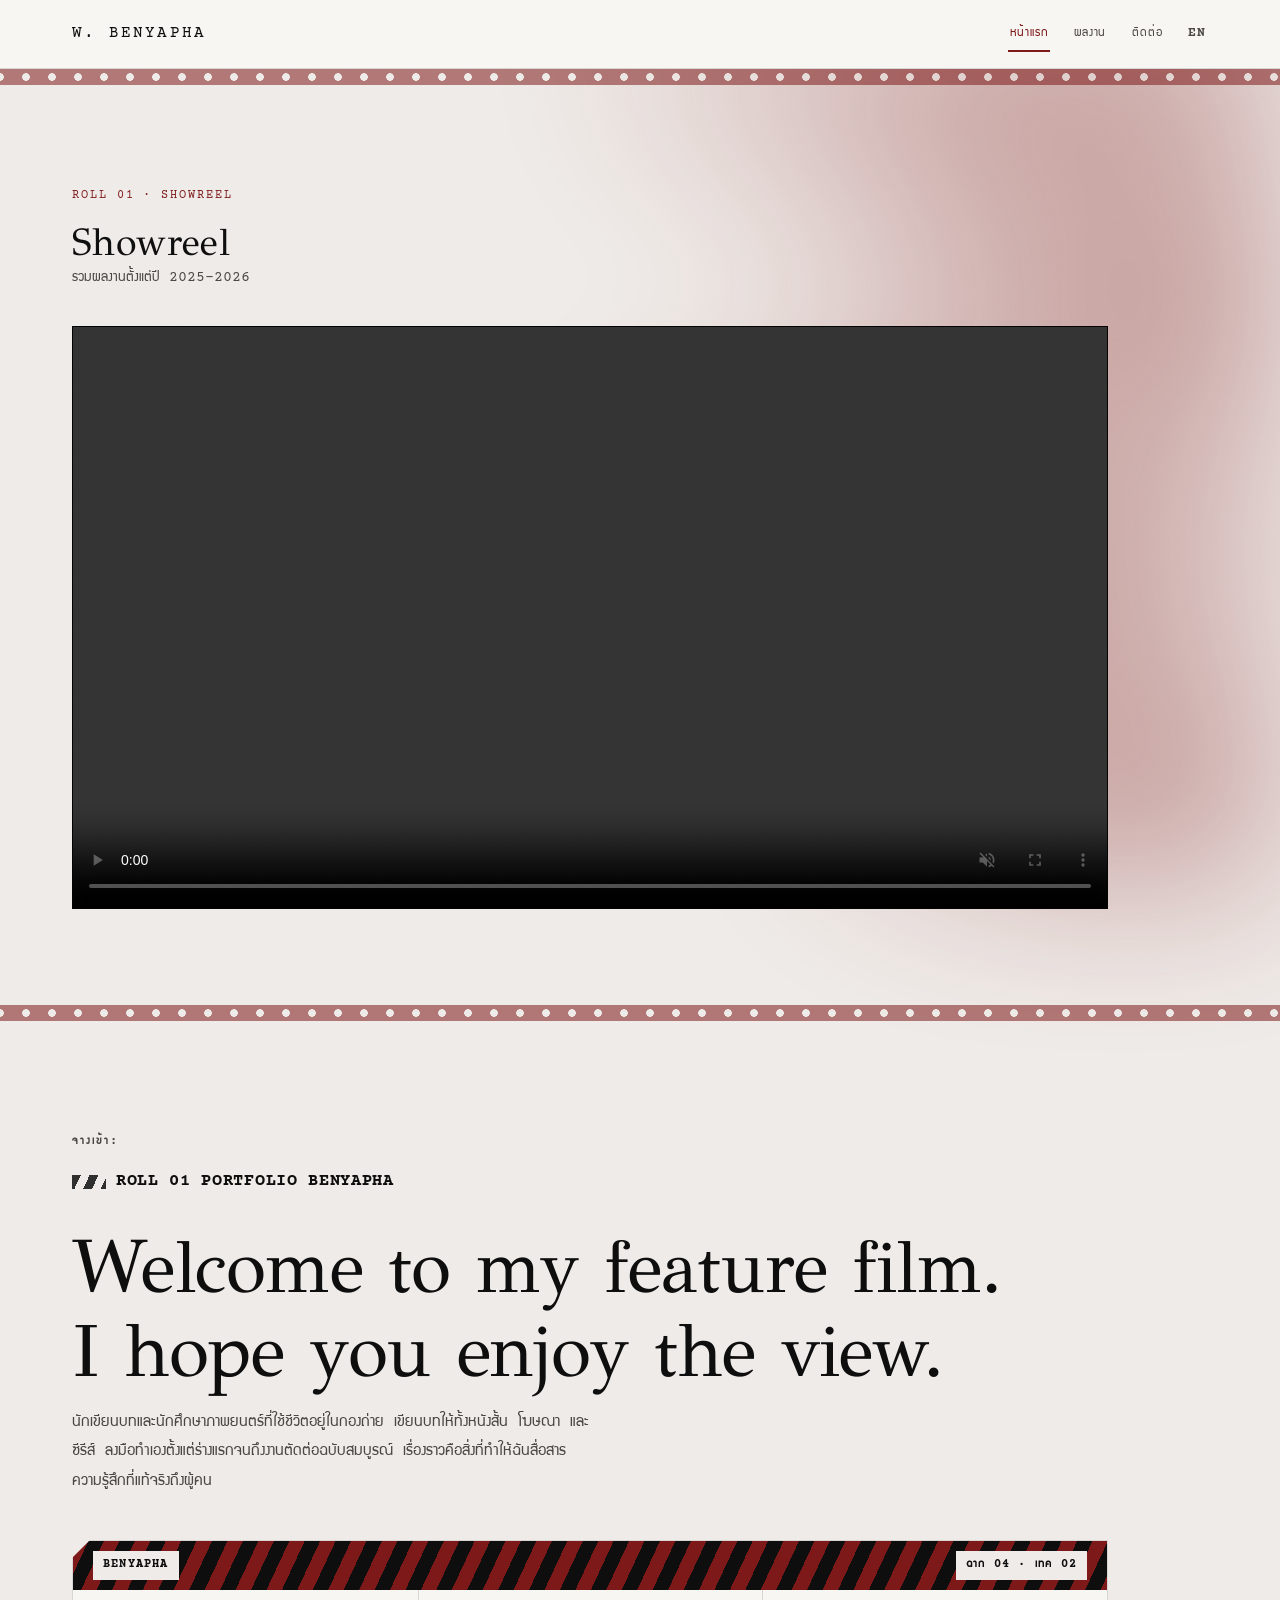
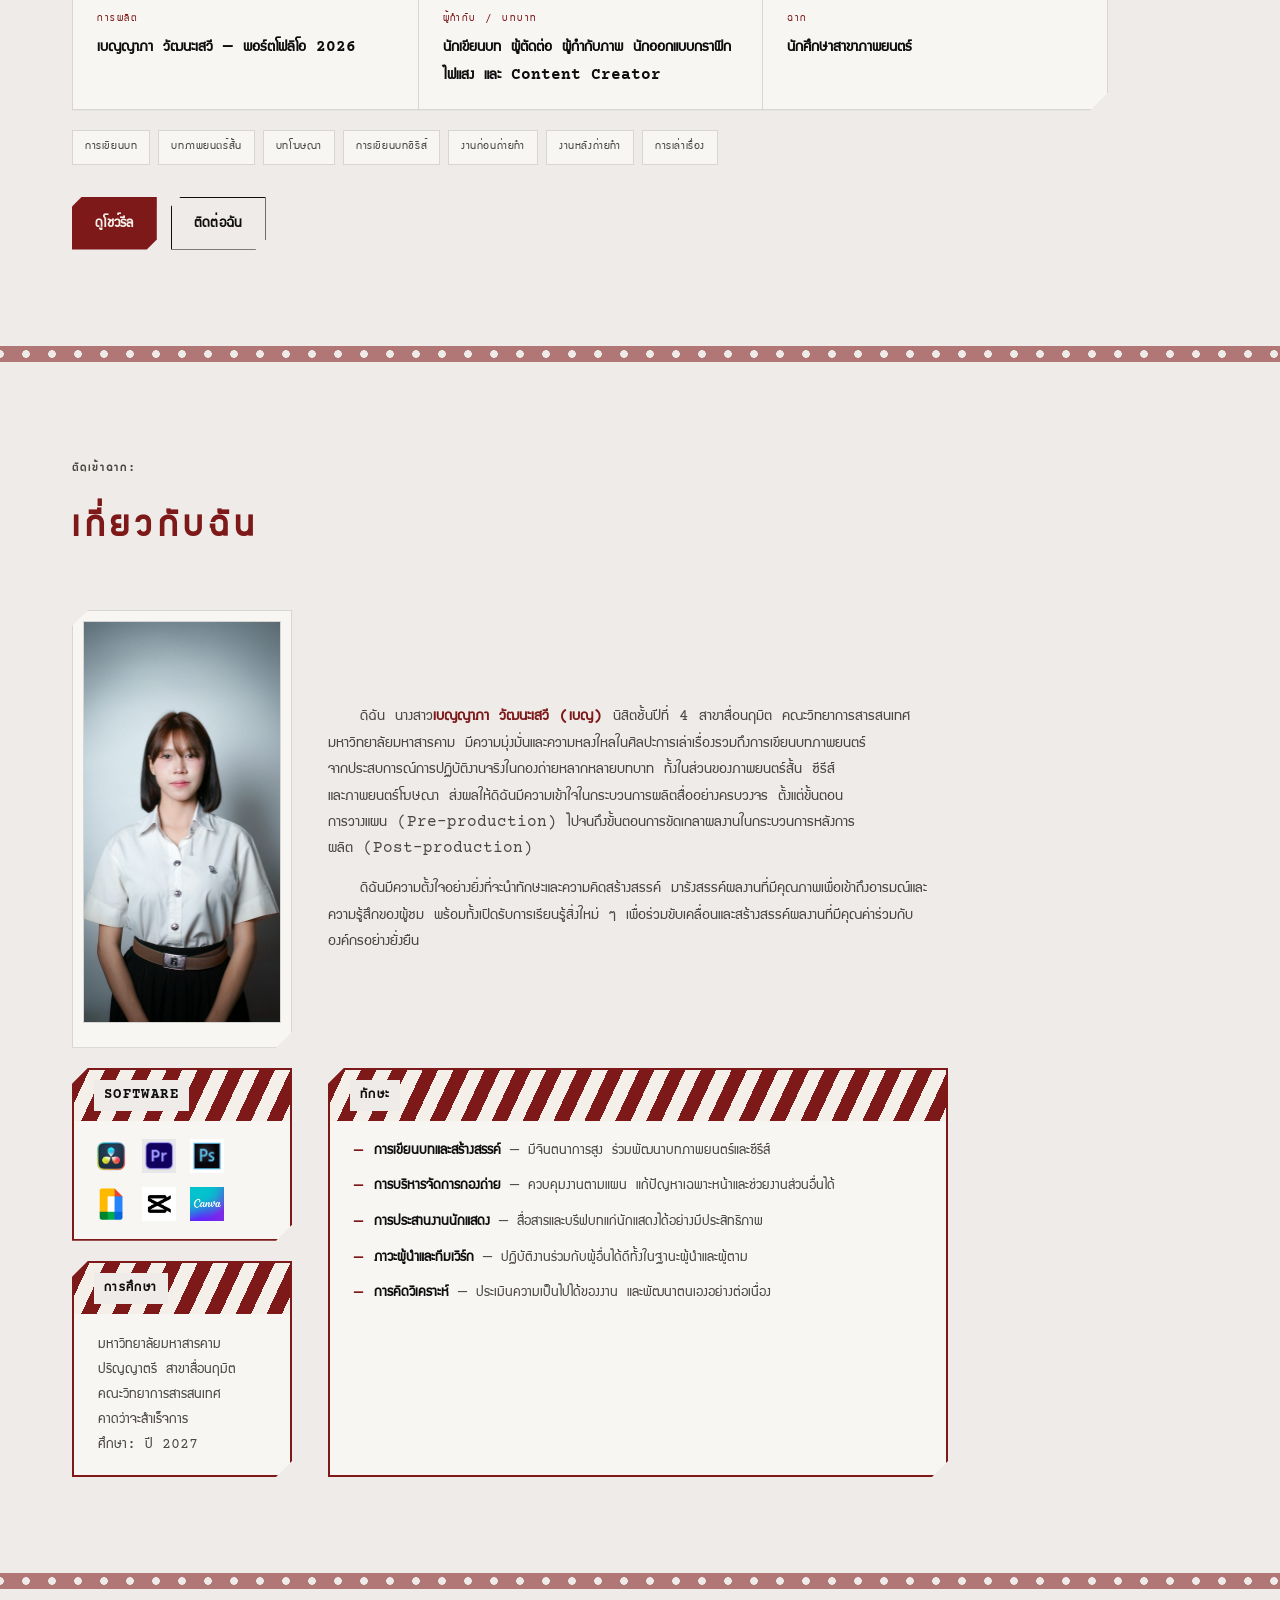
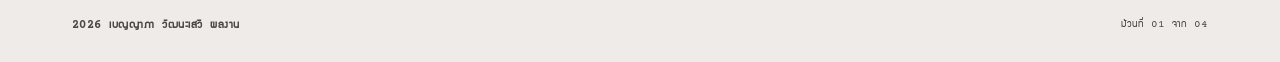
==== index.html @ 62584064 "Initial commit: Benyapha portfolio site Static portfolio site with home, reel, portfolio, and contac" ====
<!DOCTYPE html>
<html lang="th">
<head>
<meta charset="UTF-8">
<meta name="viewport" content="width=device-width, initial-scale=1.0">
<title data-i18n="meta.title.index">เบญญาภา วัฒนะเสวี — พอร์ตโฟลิโอภาพยนตร์</title>
<meta name="description" data-i18n="meta.desc.index" content="โต๊ะตัดต่อและกองถ่ายภาพยนตร์ — โชว์รีล ผลงาน และข้อมูลติดต่อของนักศึกษาสาขาภาพยนตร์ผู้เชี่ยวชาญด้านการเขียนบท">
<link rel="preconnect" href="https://fonts.googleapis.com">
<link rel="preconnect" href="https://fonts.gstatic.com" crossorigin>
<link href="https://fonts.googleapis.com/css2?family=Yeseva+One&family=GFS+Didot&family=Courier+Prime:ital,wght@0,400;0,700;1,400&display=swap" rel="stylesheet">
<link rel="stylesheet" href="css/style.css?v=22">
</head>
<body data-page="home">

<div class="grain"></div>

<div class="topbar">
  <a class="brand mono" href="index.html">W. Benyapha</a>
  <nav>
    <a href="index.html" data-nav="home" data-i18n="nav.home">หน้าแรก</a>
    <a href="portfolio.html" data-nav="portfolio" data-i18n="nav.portfolio">ผลงาน</a>
    <a href="contact.html" data-nav="contact" data-i18n="nav.contact">ติดต่อ</a>
    <button type="button" id="langToggle" class="lang-toggle mono" aria-label="Switch to English">EN</button>
  </nav>
</div>

<div class="shell">
  <div class="main">
    <div class="sprocket"></div>

    <section>
      <div class="head-row reveal">
        <div>
          <span class="eyebrow" data-i18n="index.showreel.eyebrow">ROLL 01 · Showreel</span>
          <h2 class="showreel-title" data-i18n="index.showreel.h2">Showreel</h2>
          <p class="head-note" data-i18n="index.showreel.note">รวมผลงานตั้งแต่ปี 2025-2026</p>
        </div>
      </div>

      <div class="showreel-video reveal">
        <video controls muted loop playsinline preload="metadata">
          <source src="videos/showreel.mov">
          เบราว์เซอร์นี้ไม่รองรับการเล่นวิดีโอไฟล์นี้
        </video>
      </div>
    </section>

    <div class="sprocket"></div>

    <section class="hero">
      <p class="slugline" data-i18n="slug.fadeIn">จางเข้า:</p>
      <div class="hero-top mono">
        <span class="stripe" aria-hidden="true"></span>
        <span data-i18n="index.hero.roll">ROLL 01 PORTFOLIO BENYAPHA</span>
      </div>
      <h1 class="reveal" data-i18n="index.hero.title" data-i18n-html>Welcome to my feature film.<br>I hope you enjoy the view.</h1>
      <p class="hero-sub reveal" data-i18n="index.hero.sub">นักเขียนบทและนักศึกษาภาพยนตร์ที่ใช้ชีวิตอยู่ในกองถ่าย เขียนบทให้ทั้งหนังสั้น โฆษณา และซีรีส์ ลงมือทำเองตั้งแต่ร่างแรกจนถึงงานตัดต่อฉบับสมบูรณ์ เรื่องราวคือสิ่งที่ทำให้ฉันสื่อสารความรู้สึกที่แท้จริงถึงผู้คน</p>

      <dl class="slate reveal">
        <div class="slate-bar">

          <span>Benyapha</span>
          <span class="mono" data-i18n="index.slate.take">ฉาก 04 · เทค 02</span>
        </div>
        <div class="slate-fields">
          <div class="slate-field">
            <dt data-i18n="index.slate.production.label">การผลิต</dt>
            <dd data-i18n="index.slate.production.value">เบญญาภา วัฒนะเสวี — พอร์ตโฟลิโอ 2026</dd>
          </div>
          <div class="slate-field">
            <dt data-i18n="index.slate.role.label">ผู้กำกับ / บทบาท</dt>
            <dd data-i18n="index.slate.role.value" data-i18n-html>นักเขียนบท ผู้ตัดต่อ ผู้กำกับภาพ นักออกแบบกราฟิก ไฟแสง และ Content Creator</dd>
          </div>
          <div class="slate-field">
            <dt data-i18n="index.slate.scene.label">ฉาก</dt>
            <dd data-i18n="index.slate.scene.value">นักศึกษาสาขาภาพยนตร์</dd>
          </div>
        </div>
      </dl>

      <div class="skills reveal">
        <span data-i18n="index.skill.1">การเขียนบท</span><span data-i18n="index.skill.2">บทภาพยนตร์สั้น</span><span data-i18n="index.skill.3">บทโฆษณา</span>
        <span data-i18n="index.skill.4">การเขียนบทซีรีส์</span><span data-i18n="index.skill.5">งานก่อนถ่ายทำ</span><span data-i18n="index.skill.6">งานหลังถ่ายทำ</span><span data-i18n="index.skill.7">การเล่าเรื่อง</span>
      </div>

      <div class="cta-row reveal">
        <a class="btn btn-solid" href="reel.html" data-i18n="index.cta.watch">ดูโชว์รีล</a>
        <a class="btn btn-ghost" href="contact.html" data-i18n="index.cta.contact">ติดต่อฉัน</a>
      </div>
    </section>

    <div class="sprocket"></div>

    <section>
      <p class="slugline" data-i18n="slug.cutTo">ตัดเข้าฉาก:</p>
      <div class="head-row reveal">
        <div>
          <span class="eyebrow eyebrow-lg" data-i18n="index.about.eyebrow">เกี่ยวกับฉัน</span>
        </div>
      </div>

      <div class="about-grid reveal">
        <div class="about-photo">
          <img src="images/profile-benyapha.jpg" alt="Benyapha Watthanasewe">
        </div>
        <div class="about-bio" data-i18n="index.about.bio" data-i18n-html>
          <p>ดิฉัน นางสาว<strong>เบญญาภา วัฒนะเสวี (เบญ)</strong> นิสิตชั้นปีที่ 4 สาขาสื่อนฤมิต คณะวิทยาการสารสนเทศ มหาวิทยาลัยมหาสารคาม มีความมุ่งมั่นและความหลงใหลในศิลปะการเล่าเรื่องรวมถึงการเขียนบทภาพยนตร์<br>จากประสบการณ์การปฏิบัติงานจริงในกองถ่ายหลากหลายบทบาท ทั้งในส่วนของภาพยนตร์สั้น ซีรีส์<br>และภาพยนตร์โฆษณา ส่งผลให้ดิฉันมีความเข้าใจในกระบวนการผลิตสื่ออย่างครบวงจร ตั้งแต่ขั้นตอนการวางแผน <span class="nowrap">(Pre-production)</span> ไปจนถึงขั้นตอนการขัดเกลาผลงานในกระบวนการหลังการผลิต <span class="nowrap">(Post-production)</span></p>
          <p>ดิฉันมีความตั้งใจอย่างยิ่งที่จะนำทักษะและความคิดสร้างสรรค์ มารังสรรค์ผลงานที่มีคุณภาพเพื่อเข้าถึงอารมณ์และความรู้สึกของผู้ชม พร้อมทั้งเปิดรับการเรียนรู้สิ่งใหม่ ๆ เพื่อร่วมขับเคลื่อนและสร้างสรรค์ผลงานที่มีคุณค่าร่วมกับองค์กรอย่างยั่งยืน</p>
        </div>

        <div class="about-software reveal">
          <div class="about-edu-bar">
            <span class="about-edu-label" data-i18n="index.about.softwareLabel">Software</span>
          </div>
          <div class="about-software-row">
            <img src="images/icon-davinci-resolve.png" alt="DaVinci Resolve" loading="lazy">
            <img src="images/icon-premiere-pro.jpg" alt="Premiere Pro" loading="lazy">
            <img src="images/icon-photoshop.jpg" alt="Photoshop" loading="lazy">
            <img src="images/icon-google.png" alt="Google Workspace" loading="lazy">
            <img src="images/icon-capcut.png" alt="CapCut" loading="lazy">
            <img src="images/icon-canva.jpg" alt="Canva" loading="lazy">
          </div>
        </div>

        <div class="about-skills-box reveal">
          <div class="about-edu-bar">
            <span class="about-edu-label" data-i18n="index.about.skillsLabel">ทักษะ</span>
          </div>
          <ul class="about-skills-list">
            <li data-i18n="index.about.skill1" data-i18n-html><strong>การเขียนบทและสร้างสรรค์</strong> — มีจินตนาการสูง ร่วมพัฒนาบทภาพยนตร์และซีรีส์</li>
            <li data-i18n="index.about.skill2" data-i18n-html><strong>การบริหารจัดการกองถ่าย</strong> — ควบคุมงานตามแผน แก้ปัญหาเฉพาะหน้าและช่วยงานส่วนอื่นได้</li>
            <li data-i18n="index.about.skill3" data-i18n-html><strong>การประสานงานนักแสดง</strong> — สื่อสารและบรีฟบทแก่นักแสดงได้อย่างมีประสิทธิภาพ</li>
            <li data-i18n="index.about.skill4" data-i18n-html><strong>ภาวะผู้นำและทีมเวิร์ก</strong> — ปฏิบัติงานร่วมกับผู้อื่นได้ดีทั้งในฐานะผู้นำและผู้ตาม</li>
            <li data-i18n="index.about.skill5" data-i18n-html><strong>การคิดวิเคราะห์</strong> — ประเมินความเป็นไปได้ของงาน และพัฒนาตนเองอย่างต่อเนื่อง</li>
          </ul>
        </div>

        <div class="about-edu reveal">
          <div class="about-edu-bar">
            <span class="about-edu-label" data-i18n="index.about.eduLabel">การศึกษา</span>
          </div>
          <p class="about-edu-body" data-i18n="index.about.eduValue" data-i18n-html>มหาวิทยาลัยมหาสารคาม<br>ปริญญาตรี สาขาสื่อนฤมิต<br>คณะวิทยาการสารสนเทศ<br>คาดว่าจะสำเร็จการศึกษา:&nbsp;ปี&nbsp;2027</p>
        </div>
      </div>
    </section>

    <div class="sprocket"></div>

    <footer>
      <span class="mono" data-i18n="footer.credit">2026 เบญญาภา วัฒนะเสวี ผลงาน</span>
      <span class="theme-note" data-i18n="index.footer.roll">ม้วนที่ 01 จาก 04</span>
    </footer>
  </div>
</div>

<script src="js/main.js?v=27"></script>
</body>
</html>
---- css/style.css ----
/* ---------- reset / base ---------- */
*,*::before,*::after{box-sizing:border-box;margin:0;padding:0}
html{scroll-behavior:smooth}
@media (prefers-reduced-motion:reduce){html{scroll-behavior:auto}}

/* ---------- Thai display font ---------- */
@font-face{
  font-family:'Supermarket';
  src:url('../fonts/supermarket.ttf') format('truetype');
  font-weight:400; font-style:normal; font-display:swap;
  unicode-range:U+0E00-0E7F;
}

/* ---------- tokens ---------- */
:root{
  --paper:#efebe8; --paper-raised:#f8f6f3; --paper-line:rgba(27,27,27,.14);
  --text:#0e0e0e; --text-muted:#4a4744;
  --khaki:#7c7350; --red:#7d1919; --red-soft:rgba(125,25,25,.14); --on-accent:#f5efe9;
  --green:#4f7942; --green-soft:rgba(79,121,66,.14);
  --shadow: 0 1px 0 rgba(0,0,0,.06);
}

body{
  background:var(--paper); color:var(--text);
  font-family:'Courier Prime','Courier New',ui-monospace,monospace;
  font-size:17px; line-height:1.7;
  -webkit-font-smoothing:antialiased;
  overflow-x:hidden;
}
.mono{
  font-family:'Courier Prime','Courier New',ui-monospace,monospace;
  font-weight:700; letter-spacing:.04em;
}
h1,h2,h3,h4{
  font-family:'Yeseva One','Didot','GFS Didot','Bodoni MT','Playfair Display',serif;
  font-weight:400; text-wrap:balance; line-height:1.15; letter-spacing:.01em;
}
a{color:inherit}
img{max-width:100%;display:block}

/* Thai-language pages use the Supermarket display font throughout; the EN toggle keeps Didot/Courier Prime */
html[lang="th"] body,
html[lang="th"] .mono,
html[lang="th"] .slugline{
  font-family:'Supermarket','Courier Prime','Courier New',ui-monospace,monospace;
}
html[lang="th"] h1,
html[lang="th"] h2,
html[lang="th"] h3,
html[lang="th"] h4{
  font-family:'Supermarket','Didot','GFS Didot','Bodoni MT','Playfair Display',serif;
}

/* ---------- ambient background wash ---------- */
body::before{
  content:""; position:fixed; inset:0; z-index:-1; pointer-events:none;
  background:
    radial-gradient(38% 26% at 82% 6%, var(--red) 0%, transparent 100%),
    radial-gradient(34% 24% at 92% 34%, var(--red) 0%, transparent 100%),
    radial-gradient(38% 26% at 76% 62%, var(--red) 0%, transparent 100%),
    radial-gradient(30% 22% at 90% 88%, var(--red) 0%, transparent 100%);
  filter:blur(80px);
  opacity:.45;
}

/* ---------- film grain overlay ---------- */
.grain{
  position:fixed; inset:0; pointer-events:none; z-index:60; opacity:.05; mix-blend-mode:overlay;
  background-image:url("data:image/svg+xml;utf8,<svg xmlns='http://www.w3.org/2000/svg' width='120' height='120'><filter id='n'><feTurbulence type='fractalNoise' baseFrequency='0.9' numOctaves='2' stitchTiles='stitch'/></filter><rect width='100%25' height='100%25' filter='url(%23n)'/></svg>");
}

/* ---------- sprocket strip (divider) ---------- */
.sprocket{
  height:16px; background:var(--red);
  background-image:radial-gradient(circle, var(--paper) 3.6px, transparent 4px);
  background-size:26px 100%; background-position:13px center; background-repeat:repeat-x;
  opacity:.55;
}

/* ---------- layout shell ---------- */
.shell{display:flex; min-height:100vh}
.main{flex:1; min-width:0}

/* top bar — brand left, nav top-right, always visible */
.topbar{
  display:flex; align-items:center; justify-content:space-between; gap:16px;
  position:sticky; top:0; z-index:40; background:var(--paper-raised);
  border-bottom:1px solid var(--paper-line); padding:16px clamp(20px,6vw,72px);
}
.topbar .brand{
  font-family:'Yeseva One','Didot','GFS Didot','Bodoni MT','Playfair Display',serif;
  font-weight:400; letter-spacing:.14em; font-size:.98rem; text-transform:uppercase; text-decoration:none; color:var(--text);
}
.topbar nav{display:flex; gap:22px; flex-wrap:wrap; justify-content:flex-end}
.topbar nav a{
  font-size:.82rem; text-decoration:none; color:var(--text-muted); letter-spacing:.06em; text-transform:uppercase;
  padding:6px 2px; border-bottom:2px solid transparent; transition:color .2s, border-color .2s;
}
.topbar nav a.active,.topbar nav a:hover{color:var(--red); border-color:var(--red)}
.topbar nav .lang-toggle{
  font-size:.82rem; letter-spacing:.06em; text-transform:uppercase; color:var(--text-muted);
  background:none; border:none; border-bottom:2px solid transparent; padding:6px 2px;
  cursor:pointer; transition:color .2s, border-color .2s;
}
.topbar nav .lang-toggle:hover,.topbar nav .lang-toggle:focus-visible{color:var(--red); border-color:var(--red)}

@media (max-width:900px){
  .topbar{padding:12px 18px; gap:12px}
  .topbar nav{gap:16px}
  .topbar nav a{font-size:.78rem}
  .topbar nav .lang-toggle{font-size:.78rem}
}

section{padding:clamp(48px,8vw,96px) clamp(20px,6vw,72px); max-width:1180px}
.eyebrow{
  display:inline-flex; align-items:center; gap:8px; font-size:.75rem; letter-spacing:.16em;
  text-transform:uppercase; color:var(--red); margin-bottom:14px;
}
.eyebrow-lg{font-size:clamp(1.7rem,3.4vw,2.4rem); font-weight:700}
.slugline{
  font-family:'Courier Prime','Courier New',monospace; font-weight:700;
  font-size:.78rem; letter-spacing:.16em; text-transform:uppercase; color:var(--text-muted);
  margin-bottom:16px;
}

/* ---------- reveal ---------- */
.reveal{opacity:0; transform:translateY(18px); transition:opacity .6s ease, transform .6s ease}
.reveal.in{opacity:1; transform:none}
@media (prefers-reduced-motion:reduce){.reveal{opacity:1; transform:none; transition:none}}

/* ---------- hero / clapperboard ---------- */
.hero{padding-top:clamp(56px,10vw,110px)}
.hero-top{display:flex; flex-wrap:wrap; gap:10px; align-items:center; margin-bottom:28px}
.stripe{
  width:34px; height:14px; background:repeating-linear-gradient(115deg, var(--text) 0 8px, var(--paper) 8px 16px);
  opacity:.85;
}
.hero h1{font-size:clamp(2.5rem,6.4vw,4.6rem); letter-spacing:-.01em}
.hero h1 em{font-style:normal; color:var(--red)}
.hero-sub{max-width:52ch; color:var(--text-muted); margin-top:14px; font-size:1.08rem}

.slate{
  margin-top:44px; background:var(--paper-raised); border:1px solid var(--paper-line);
  clip-path:polygon(18px 0,100% 0,100% calc(100% - 18px),calc(100% - 18px) 100%,0 100%,0 18px);
  box-shadow:var(--shadow);
}
.slate-bar{
  display:flex; justify-content:space-between; align-items:center; gap:12px;
  padding:10px 20px; background:repeating-linear-gradient(115deg, var(--red) 0 14px, var(--text) 14px 28px);
}
.slate-bar span{
  background:var(--paper); color:var(--text); font-weight:800; font-size:.75rem; letter-spacing:.1em;
  padding:4px 10px; text-transform:uppercase;
}
.slate-fields{display:grid; grid-template-columns:repeat(3,1fr)}
.slate-field{padding:20px 24px; border-left:1px solid var(--paper-line)}
.slate-field:first-child{border-left:none}
@media (max-width:720px){
  .slate-fields{grid-template-columns:1fr}
  .slate-field{border-left:none; border-top:1px solid var(--paper-line)}
  .slate-field:first-child{border-top:none}
}
.slate-field dt{font-size:.68rem; letter-spacing:.14em; text-transform:uppercase; color:var(--red); margin-bottom:6px}
.slate-field dd{font-weight:700; font-size:1.02rem}
.slate-field dd.mono{font-weight:400; font-size:.92rem; color:var(--text-muted)}

.skills{display:flex; flex-wrap:wrap; gap:8px; margin-top:20px}
.skills span{
  font-size:.74rem; letter-spacing:.05em; padding:6px 12px; border:1px solid var(--paper-line);
  color:var(--text-muted); background:var(--paper-raised);
}

.cta-row{display:flex; gap:14px; margin-top:32px; flex-wrap:wrap}
.btn{
  display:inline-flex; align-items:center; gap:8px; padding:13px 22px; font-weight:700; font-size:.92rem;
  text-decoration:none; letter-spacing:.02em; border:1px solid var(--text);
  clip-path:polygon(10px 0,100% 0,100% calc(100% - 10px),calc(100% - 10px) 100%,0 100%,0 10px);
  transition:transform .15s ease;
}
.btn:hover{transform:translateY(-2px)}
.btn-solid{background:var(--red); border-color:var(--red); color:var(--on-accent)}
.btn-ghost{background:transparent; color:var(--text)}

/* ---------- section heads ---------- */
.head-row{display:flex; justify-content:space-between; align-items:flex-end; gap:20px; flex-wrap:wrap; margin-bottom:36px}
.head-row h2{font-size:clamp(1.7rem,3.4vw,2.4rem)}
.showreel-title{font-size:clamp(2.4rem,6vw,4rem)}
.head-note{color:var(--text-muted); font-size:.92rem; max-width:36ch}
.subhead{margin-bottom:20px}
.subhead h3{font-size:clamp(1.15rem,2vw,1.5rem)}

/* ---------- showreel ---------- */
.reel-featured{
  position:relative; display:flex; align-items:stretch;
  background:var(--paper-raised);
  border:1px solid var(--paper-line);
  clip-path:polygon(18px 0,100% 0,100% calc(100% - 18px),calc(100% - 18px) 100%,0 100%,0 18px);
  overflow:hidden; margin-bottom:36px; cursor:pointer; transition:border-color .2s ease;
}
.reel-featured:hover,.reel-featured:focus-visible{border-color:var(--red)}
.reel-featured:focus-visible{outline:2px solid var(--red); outline-offset:2px}
.reel-featured-poster{position:relative; flex:none; width:clamp(150px,26vw,260px); aspect-ratio:2/3; overflow:hidden; background:var(--paper-line)}
.reel-featured-img{width:100%; height:100%; object-fit:cover; transition:transform .35s ease}
.reel-featured:hover .reel-featured-img{transform:scale(1.035)}
.reel-featured-info{
  position:relative; flex:1; display:flex; flex-direction:column; justify-content:center;
  gap:10px; padding:clamp(22px,4vw,44px);
}
.reel-featured-eyebrow{color:var(--red); font-size:.72rem; letter-spacing:.2em}
.reel-featured-info h3{font-size:clamp(1.5rem,3.6vw,2.5rem)}
.reel-featured-role{font-size:.78rem; letter-spacing:.03em; color:var(--text-muted)}
.watch-badge{display:inline-flex; align-items:center; gap:10px; font-size:.72rem; letter-spacing:.14em; color:var(--red); margin-top:6px}
.watch-badge-icon{
  width:30px; height:30px; border-radius:50%; border:2px solid var(--red); flex:none;
  display:flex; align-items:center; justify-content:center; transition:background .2s ease;
}
.watch-badge-icon::after{content:""; width:0; height:0; border-style:solid; border-width:7px 0 7px 11px; border-color:transparent transparent transparent var(--red); margin-left:2px}
.reel-featured:hover .watch-badge-icon,.reel-featured:focus-visible .watch-badge-icon{background:var(--red)}
.reel-featured:hover .watch-badge-icon::after,.reel-featured:focus-visible .watch-badge-icon::after{border-left-color:var(--on-accent)}
@media (max-width:560px){.reel-featured{flex-direction:column}.reel-featured-poster{width:100%; aspect-ratio:3/2}}

.reel-grid{display:grid; grid-template-columns:repeat(auto-fill,minmax(200px,1fr)); gap:24px 20px}
.reel-card{
  border:1px solid var(--paper-line); background:var(--paper-raised);
  clip-path:polygon(14px 0,100% 0,100% calc(100% - 14px),calc(100% - 14px) 100%,0 100%,0 14px);
  overflow:hidden; transition:transform .2s ease, border-color .2s ease; cursor:pointer;
}
.reel-card:hover{transform:translateY(-4px); border-color:var(--red)}
.reel-card:focus-visible{outline:2px solid var(--red); outline-offset:2px}
.reel-thumb{
  aspect-ratio:2/3; position:relative; background:var(--paper-line);
}
.reel-thumb-img{position:absolute; inset:0; width:100%; height:100%; object-fit:cover}
.reel-thumb i{position:absolute; inset:0; display:flex; align-items:center; justify-content:center}
.reel-thumb i::before{content:""; width:0; height:0; border-style:solid; border-width:10px 0 10px 16px; border-color:transparent transparent transparent var(--khaki)}
.reel-thumb .dur{position:absolute; right:8px; bottom:8px; font-size:.7rem; background:var(--text); color:var(--paper); padding:2px 6px}
.reel-thumb .play-icon{
  position:absolute; inset:0; display:flex; align-items:center; justify-content:center;
  background:rgba(0,0,0,0); transition:background .2s ease;
}
.reel-thumb .play-icon::before{
  content:""; width:44px; height:44px; border-radius:50%; background:var(--red);
  clip-path:polygon(35% 24%, 78% 50%, 35% 76%); opacity:0; transform:scale(.8);
  transition:opacity .2s ease, transform .2s ease; box-shadow:0 0 0 6px rgba(0,0,0,.15);
}
.reel-card:hover .play-icon,.reel-card:focus-visible .play-icon{background:rgba(0,0,0,.2)}
.reel-card:hover .play-icon::before,.reel-card:focus-visible .play-icon::before{opacity:1; transform:scale(1)}
.reel-body{padding:14px 16px 18px}
.reel-tag{font-size:.66rem; letter-spacing:.08em; text-transform:uppercase; color:var(--green); line-height:1.5; display:block}
.reel-body h4{font-size:1.2rem; margin-top:6px; font-weight:400}

/* ---------- portfolio / contact sheet ---------- */
.sheet{display:grid; grid-template-columns:repeat(auto-fill,minmax(180px,1fr)); gap:14px}
.frame{
  position:relative; aspect-ratio:4/5; border:1px solid var(--paper-line); overflow:hidden; background:var(--paper-raised);
  cursor:pointer;
}
.frame:focus-visible{outline:2px solid var(--red); outline-offset:2px}
.frame .swatch{position:absolute; inset:0}
.frame img.swatch{width:100%; height:100%; object-fit:cover}
.frame .num{position:absolute; top:8px; left:8px; font-size:.66rem; color:var(--text-muted); background:var(--paper); padding:1px 5px}
.frame .cap{
  position:absolute; inset:auto 0 0 0; padding:9px 10px; font-size:.76rem; background:linear-gradient(0deg, rgba(0,0,0,.55), transparent);
  color:#fff; opacity:0; transition:opacity .2s ease;
}
.frame:hover .cap{opacity:1}
.frame.pick::after{
  content:""; position:absolute; inset:8%; border:3px solid var(--red); border-radius:50%;
  opacity:.85; transform:rotate(-6deg);
}
.frame.pick .num::before{content:"✓ "; color:var(--red)}
.frame .play{
  position:absolute; inset:0; display:flex; align-items:center; justify-content:center;
  background:rgba(0,0,0,0); transition:background .2s ease;
}
.frame .play::before{
  content:""; width:44px; height:44px; border-radius:50%; background:var(--red);
  clip-path:polygon(35% 24%, 78% 50%, 35% 76%); background-size:16px; opacity:0; transform:scale(.8);
  transition:opacity .2s ease, transform .2s ease;
  box-shadow:0 0 0 6px rgba(0,0,0,.15);
}
.frame:hover .play,.frame:focus-visible .play{background:rgba(0,0,0,.2)}
.frame:hover .play::before,.frame:focus-visible .play::before{opacity:1; transform:scale(1)}

/* ---------- homepage showreel embed ---------- */
.showreel-video{
  aspect-ratio:16/9; background:#000; border:1px solid var(--paper-line);
}
.showreel-video video{width:100%; height:100%; display:block}

/* ---------- image lightbox ---------- */
.zoomable{cursor:zoom-in}
.image-modal-overlay{
  position:fixed; inset:0; background:rgba(0,0,0,.88); z-index:999;
  display:none; overflow-y:auto; padding:64px 20px 40px;
}
.image-modal-overlay.open{display:block}
.image-modal{max-width:1000px; margin:0 auto}
.image-modal img{width:100%; display:block; background:var(--paper)}
.image-modal-close{
  position:fixed; top:16px; right:16px; z-index:1000;
  background:var(--paper-raised); border:1px solid var(--paper-line); color:var(--text);
  padding:8px 16px; font-size:.78rem; letter-spacing:.06em; cursor:pointer;
}
.image-modal-close:hover{border-color:var(--red); color:var(--red)}

/* ---------- certificates ---------- */
.cert-grid{display:grid; grid-template-columns:1fr; gap:32px}
.cert-card{border:1px solid var(--paper-line); background:var(--paper-raised); padding:16px; box-shadow:var(--shadow)}
.cert-card img{width:100%; display:block; border:1px solid var(--paper-line); object-fit:contain; background:var(--paper)}
.cert-card figcaption{margin-top:10px; font-size:.85rem; color:var(--text-muted); line-height:1.6}
.cert-card figcaption strong{color:var(--red); font-weight:700}
.cert-card figcaption ul{margin:8px 0 0; padding-left:18px}
.cert-card figcaption li{margin-bottom:4px}

/* ---------- graphic design gallery (masonry) ---------- */
.graphic-row{display:flex; flex-direction:column; gap:14px; margin-bottom:14px}
.graphic-row img{
  width:100%; aspect-ratio:16/9; object-fit:cover; display:block;
  border:1px solid var(--paper-line); background:var(--paper-raised);
}

.graphic-gallery{column-count:2; column-gap:14px}
@media (min-width:640px){ .graphic-gallery{column-count:3} }
@media (min-width:1000px){ .graphic-gallery{column-count:4} }
.graphic-gallery img{
  width:100%; display:block; margin-bottom:14px; border:1px solid var(--paper-line);
  background:var(--paper-raised); break-inside:avoid;
}

/* ---------- video modal / lightbox ---------- */
.video-modal-overlay{
  position:fixed; inset:0; background:rgba(10,9,6,.82); display:none; align-items:center; justify-content:center;
  padding:24px; z-index:999;
}
.video-modal-overlay.open{display:flex}
body.modal-open{overflow:hidden}
.video-modal{
  position:relative; width:100%; max-width:900px; background:var(--paper); border:1px solid var(--paper-line);
}
.video-modal-close{
  position:absolute; top:-38px; right:0; background:none; border:1px solid var(--paper-line); color:var(--text);
  padding:6px 12px; font-size:.72rem; letter-spacing:.06em; cursor:pointer; background:var(--paper);
}
.video-modal-close:hover{border-color:var(--red); color:var(--red)}
.video-modal-body{position:relative; aspect-ratio:16/9; background:#000}
.video-modal-body iframe,.video-modal-body video{position:absolute; inset:0; width:100%; height:100%; border:0}
.video-modal-empty{
  position:absolute; inset:0; display:flex; align-items:center; justify-content:center;
  color:var(--text-muted); font-size:.85rem;
}
.video-modal-caption{padding:10px 14px 4px; font-size:.76rem; color:var(--text-muted); border-top:1px solid var(--paper-line)}
.video-modal-link{display:block; padding:0 14px 12px; font-size:.72rem; color:var(--red)}
.video-modal-link:hover{text-decoration:underline}
.video-modal-gallery{padding:4px 14px 16px; max-height:260px; overflow-y:auto}
.video-modal-gallery-title{
  font-size:.66rem; letter-spacing:.12em; color:var(--text-muted);
  display:flex; align-items:center; gap:8px; margin-bottom:8px;
}
.video-modal-gallery-title::after{content:""; flex:1; height:1px; background:var(--paper-line)}
.video-modal-gallery-grid{display:grid; grid-template-columns:repeat(auto-fill,minmax(90px,1fr)); gap:8px}
.video-modal-gallery-grid img{
  width:100%; aspect-ratio:1/1; object-fit:cover; border:1px solid var(--paper-line);
  cursor:pointer; transition:opacity .15s ease;
}
.video-modal-gallery-grid img:hover{opacity:.8}

/* ---------- work detail page ---------- */
.work-back{display:inline-flex; align-items:center; gap:6px; font-size:.72rem; letter-spacing:.06em; color:var(--text-muted); text-decoration:none; margin-bottom:24px}
.work-back:hover{color:var(--red)}
.work-video{max-width:900px; margin-bottom:10px}
.work-link{display:inline-block; margin:0 0 28px; font-size:.72rem; color:var(--red)}
.work-link:hover{text-decoration:underline}
.work-award{max-width:640px; margin-bottom:36px}
.work-award-label{
  display:block; font-size:1.3rem; font-weight:700; letter-spacing:.06em;
  text-transform:uppercase; color:var(--red); margin-bottom:10px;
}
.work-award-title{font-weight:700; font-size:1.05rem; margin-bottom:4px}
.work-award-sub{color:var(--text-muted); font-size:.76rem; margin-bottom:12px}
.work-award-desc{color:var(--text-muted); font-size:.92rem}
.work-gallery{max-width:900px}
.work-gallery-title{
  font-size:.66rem; letter-spacing:.12em; color:var(--text-muted);
  display:flex; align-items:center; gap:8px; margin-bottom:10px;
}
.work-gallery-title::after{content:""; flex:1; height:1px; background:var(--paper-line)}
.work-gallery-grid{column-count:2; column-gap:10px}
@media (min-width:640px){ .work-gallery-grid{column-count:3} }
@media (min-width:1000px){ .work-gallery-grid{column-count:4} }
.work-gallery-grid img{width:100%; display:block; margin-bottom:10px; border:1px solid var(--paper-line); break-inside:avoid}

/* ---------- call sheet / contact ---------- */
.callsheet{
  border:1px solid var(--paper-line); background:var(--paper-raised);
  clip-path:polygon(18px 0,100% 0,100% calc(100% - 18px),calc(100% - 18px) 100%,0 100%,0 18px);
}
.callsheet-head{
  display:flex; justify-content:space-between; align-items:center; padding:16px 24px;
  border-bottom:1px solid var(--paper-line); background:var(--red-soft);
}
.callsheet-head .mono{font-size:.76rem; color:var(--text-muted)}
.callsheet-head strong{font-size:.9rem; letter-spacing:.06em; text-transform:uppercase}
.callsheet-grid{display:grid; grid-template-columns:1fr 1fr; gap:0}
@media (max-width:720px){.callsheet-grid{grid-template-columns:1fr}}
.cs-col{padding:26px}
.cs-col + .cs-col{border-left:1px solid var(--paper-line)}
@media (max-width:720px){.cs-col + .cs-col{border-left:none; border-top:1px solid var(--paper-line)}}
.cs-row{display:flex; gap:14px; padding:12px 0; border-top:1px solid var(--paper-line)}
.cs-row:first-child{border-top:none}
.cs-row dt{width:88px; flex:none; font-size:.7rem; letter-spacing:.1em; text-transform:uppercase; color:var(--green)}
.cs-row dd a{text-decoration:none; border-bottom:1px solid var(--paper-line)}
.cs-row dd a:hover{border-color:var(--red); color:var(--red)}

.field{display:flex; flex-direction:column; gap:6px; margin-bottom:16px}
.field label{font-size:.7rem; letter-spacing:.1em; text-transform:uppercase; color:var(--text-muted)}
.field input,.field textarea{
  background:var(--paper); border:1px solid var(--paper-line); color:var(--text);
  padding:11px 12px; font:inherit; font-size:.95rem;
}
.field input:focus,.field textarea:focus{outline:2px solid var(--red); outline-offset:1px}
.field textarea{resize:vertical; min-height:96px}

footer{
  padding:26px clamp(20px,6vw,72px); display:flex; justify-content:space-between; flex-wrap:wrap; gap:10px;
  color:var(--text-muted); font-size:.78rem;
}
.theme-note{color:var(--text-muted); font-size:.7rem}

/* ---------- about me ---------- */
.about-grid{
  display:grid; grid-template-columns:220px 1fr; gap:20px 36px;
  grid-template-areas:
    "photo    bio"
    "software skills"
    "edu      skills";
}
.about-photo{
  grid-area:photo;
  width:100%; padding:10px 10px 24px; border:1px solid var(--paper-line); background:var(--paper-raised);
  clip-path:polygon(16px 0,100% 0,100% calc(100% - 16px),calc(100% - 16px) 100%,0 100%,0 16px);
  box-shadow:var(--shadow);
}
.about-photo img{width:100%; aspect-ratio:174/353; object-fit:cover; object-position:top; display:block; border:1px solid var(--paper-line)}
.about-software{
  grid-area:software;
  border:2px solid var(--red); background:var(--paper-raised);
  clip-path:polygon(16px 0,100% 0,100% calc(100% - 16px),calc(100% - 16px) 100%,0 100%,0 16px);
  box-shadow:var(--shadow); overflow:hidden;
}
.about-software-row{display:flex; flex-wrap:wrap; gap:14px; padding:18px 20px}
.about-software-row img{width:34px; height:34px; object-fit:contain; display:block}
.about-bio{grid-area:bio; align-self:center; color:var(--text-muted); font-size:1rem; line-height:1.65; max-width:62ch}
.about-bio p{text-align:left; word-break:normal; overflow-wrap:normal; text-indent:2em; text-wrap:pretty}
.about-bio p+p{margin-top:.85em}
.about-bio strong{color:var(--red); font-weight:700}
.about-bio .nowrap{white-space:nowrap}
.about-edu{
  grid-area:edu; display:flex; flex-direction:column;
  max-width:62ch; border:2px solid var(--red); background:var(--paper-raised);
  clip-path:polygon(16px 0,100% 0,100% calc(100% - 16px),calc(100% - 16px) 100%,0 100%,0 16px);
  box-shadow:var(--shadow); overflow:hidden;
}
.about-edu-bar{
  padding:10px 20px;
  background:repeating-linear-gradient(115deg, var(--red) 0 14px, var(--on-accent) 14px 28px);
}
.about-edu-label{
  display:inline-block; background:var(--paper); color:var(--text); font-weight:800; font-size:.85rem; letter-spacing:.1em;
  text-transform:uppercase; padding:4px 10px;
}
.about-edu-body{padding:18px 24px; color:var(--text-muted); font-size:.92rem; line-height:1.7}
.about-skills-box{
  grid-area:skills; display:flex; flex-direction:column;
  max-width:62ch; border:2px solid var(--red); background:var(--paper-raised);
  clip-path:polygon(16px 0,100% 0,100% calc(100% - 16px),calc(100% - 16px) 100%,0 100%,0 16px);
  box-shadow:var(--shadow); overflow:hidden;
}
.about-skills-list{padding:18px 24px; margin:0; list-style:none; display:flex; flex-direction:column; gap:12px}
.about-skills-list li{position:relative; padding-left:20px; color:var(--text-muted); font-size:.92rem; line-height:1.6}
.about-skills-list li::before{content:"—"; position:absolute; left:0; color:var(--red); font-weight:700}
.about-skills-list li strong{color:var(--text); font-weight:700}
@media (max-width:640px){
  .about-grid{
    grid-template-columns:1fr; justify-items:center; text-align:center;
    grid-template-areas:"photo" "bio" "software" "skills" "edu";
  }
  .about-photo{max-width:220px; width:100%}
  .about-software,.about-edu,.about-skills-box{width:100%}
  .about-software-row{justify-content:center}
  .about-skills-list li{text-align:left}
}

/* ---------- prev / next page nav ---------- */
.pagenav{
  display:flex; justify-content:space-between; gap:16px; margin-top:56px; padding-top:22px;
  border-top:1px solid var(--paper-line); flex-wrap:wrap;
}
.pagenav a{display:flex; flex-direction:column; gap:4px; text-decoration:none; color:var(--text); max-width:260px}
.pagenav a:hover .pagenav-title{color:var(--red)}
.pagenav .dir{font-size:.68rem; letter-spacing:.1em; text-transform:uppercase; color:var(--text-muted)}
.pagenav-title{font-weight:700; transition:color .2s ease}
.pagenav .next{margin-left:auto; text-align:right; align-items:flex-end}
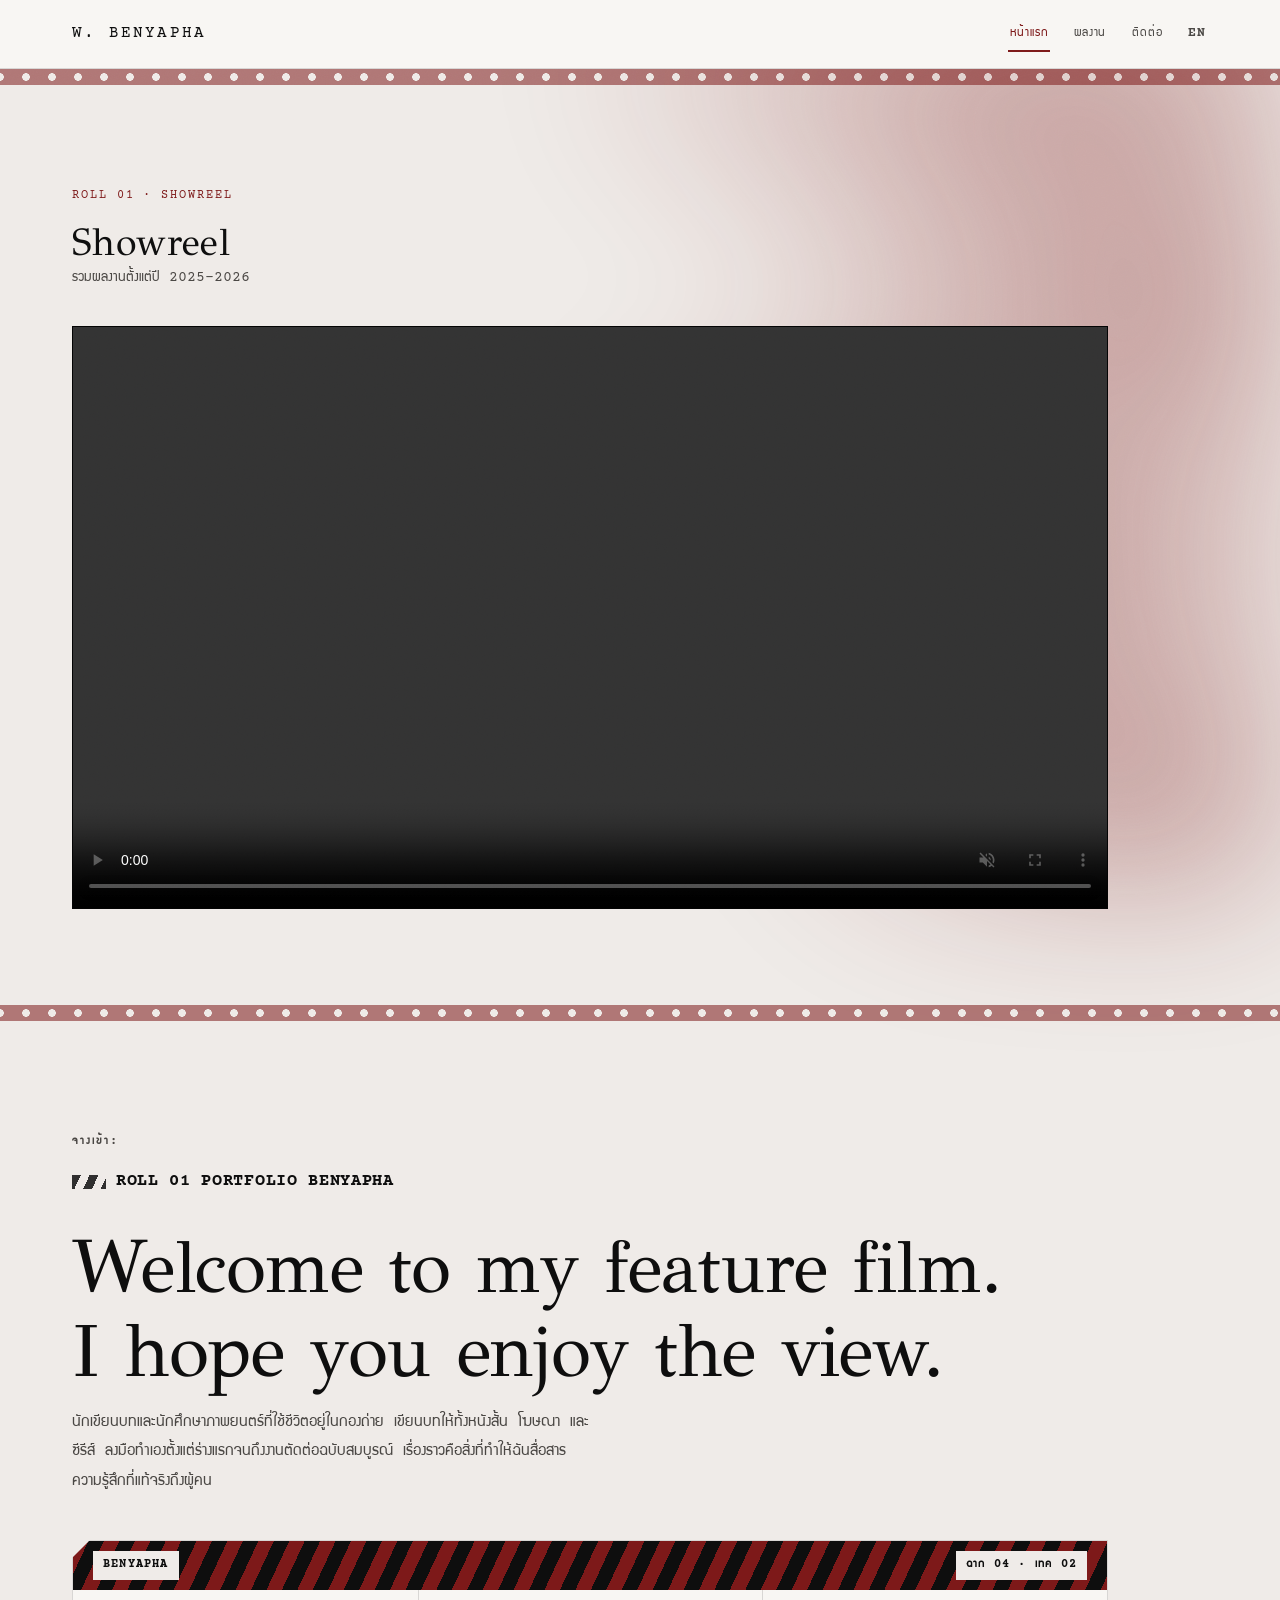
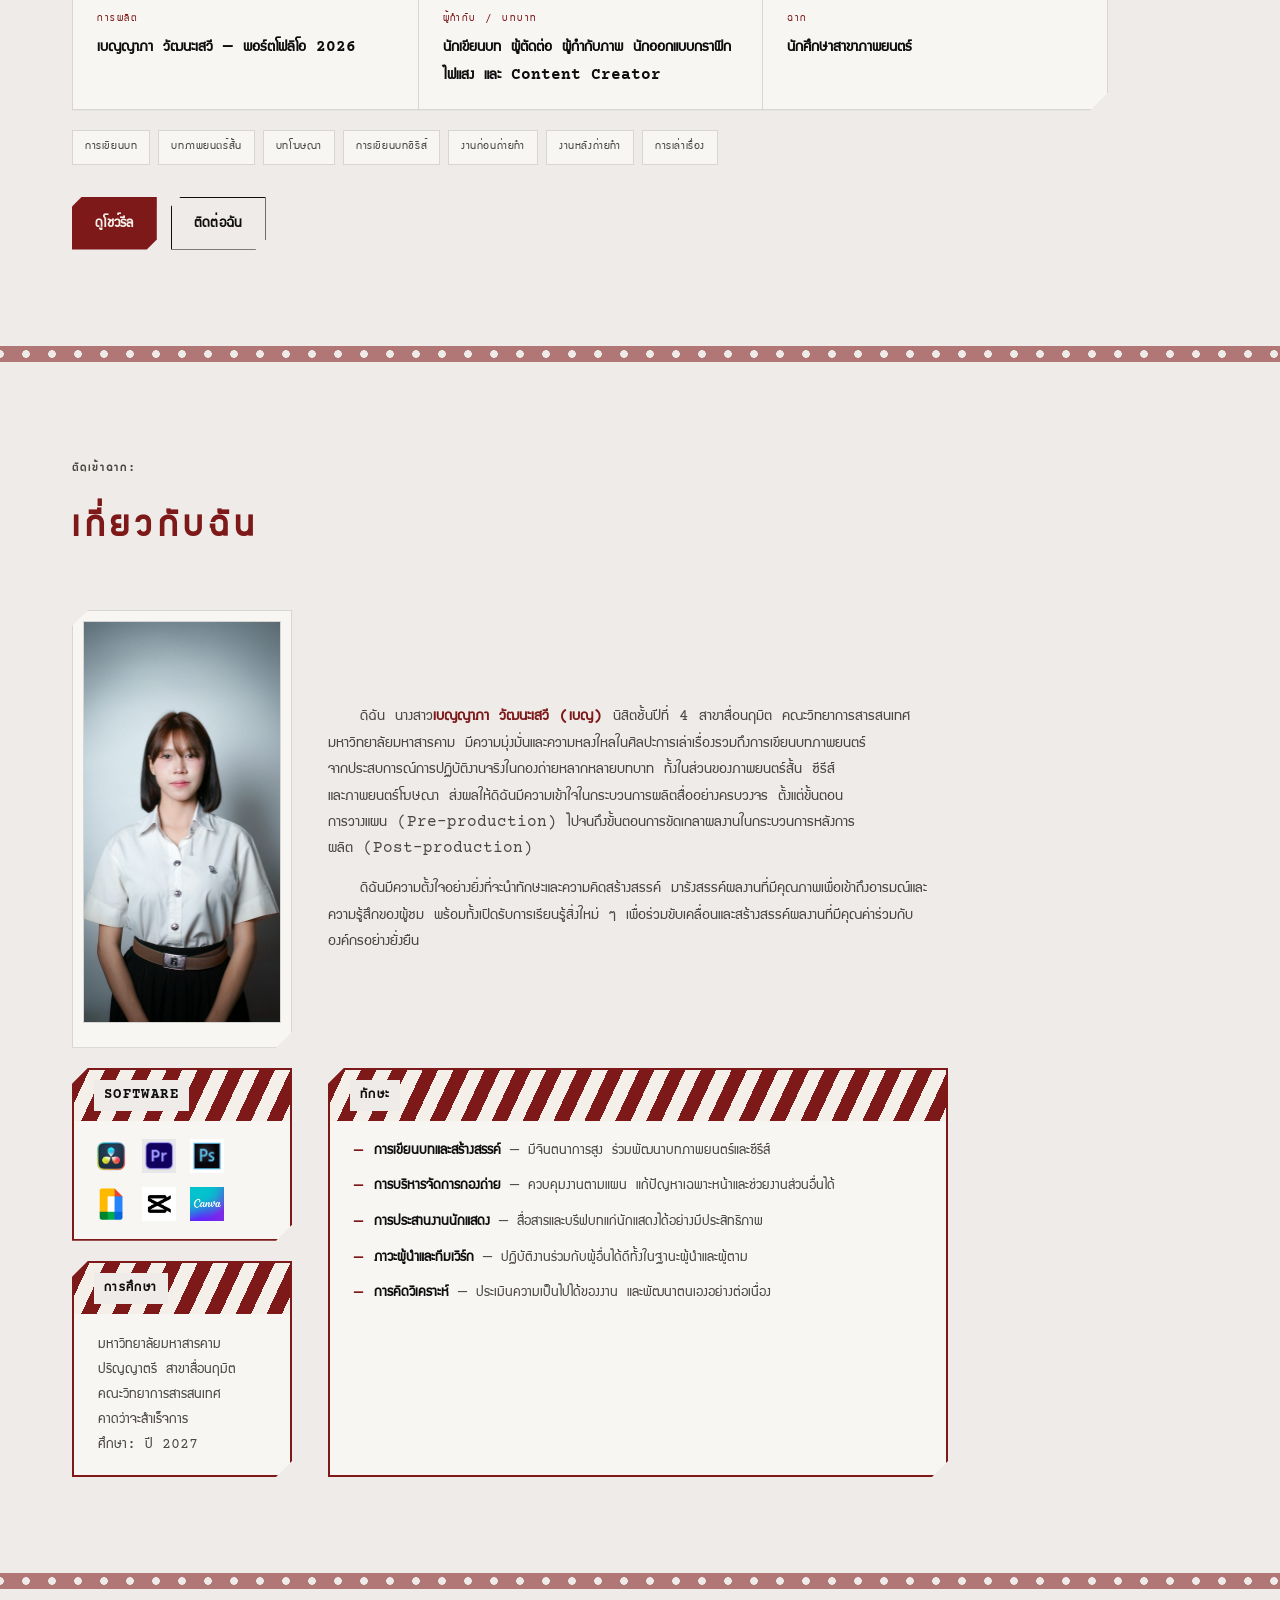
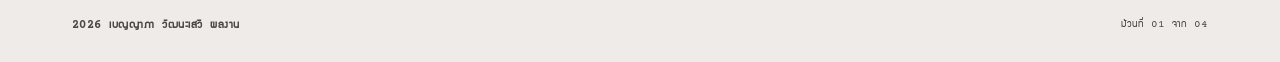
==== commit 9a6fb4aa: "Optimize images and add lazy-loading for faster mobile performance Resize/recompress the 44 personal" ====
--- a/index.html
+++ b/index.html
@@ -8,7 +8,7 @@
 <link rel="preconnect" href="https://fonts.googleapis.com">
 <link rel="preconnect" href="https://fonts.gstatic.com" crossorigin>
 <link href="https://fonts.googleapis.com/css2?family=Yeseva+One&family=GFS+Didot&family=Courier+Prime:ital,wght@0,400;0,700;1,400&display=swap" rel="stylesheet">
-<link rel="stylesheet" href="css/style.css?v=22">
+<link rel="stylesheet" href="css/style.css?v=23">
 </head>
 <body data-page="home">
 
@@ -101,7 +101,7 @@
 
       <div class="about-grid reveal">
         <div class="about-photo">
-          <img src="images/profile-benyapha.jpg" alt="Benyapha Watthanasewe">
+          <img src="images/profile-benyapha.jpg" alt="Benyapha Watthanasewe" loading="lazy">
         </div>
         <div class="about-bio" data-i18n="index.about.bio" data-i18n-html>
           <p>ดิฉัน นางสาว<strong>เบญญาภา วัฒนะเสวี (เบญ)</strong> นิสิตชั้นปีที่ 4 สาขาสื่อนฤมิต คณะวิทยาการสารสนเทศ มหาวิทยาลัยมหาสารคาม มีความมุ่งมั่นและความหลงใหลในศิลปะการเล่าเรื่องรวมถึงการเขียนบทภาพยนตร์<br>จากประสบการณ์การปฏิบัติงานจริงในกองถ่ายหลากหลายบทบาท ทั้งในส่วนของภาพยนตร์สั้น ซีรีส์<br>และภาพยนตร์โฆษณา ส่งผลให้ดิฉันมีความเข้าใจในกระบวนการผลิตสื่ออย่างครบวงจร ตั้งแต่ขั้นตอนการวางแผน <span class="nowrap">(Pre-production)</span> ไปจนถึงขั้นตอนการขัดเกลาผลงานในกระบวนการหลังการผลิต <span class="nowrap">(Post-production)</span></p>
--- a/css/style.css
+++ b/css/style.css
@@ -61,6 +61,8 @@
     radial-gradient(30% 22% at 90% 88%, var(--red) 0%, transparent 100%);
   filter:blur(80px);
   opacity:.45;
+  transform:translateZ(0);
+  will-change:transform;
 }
 
 /* ---------- film grain overlay ---------- */
